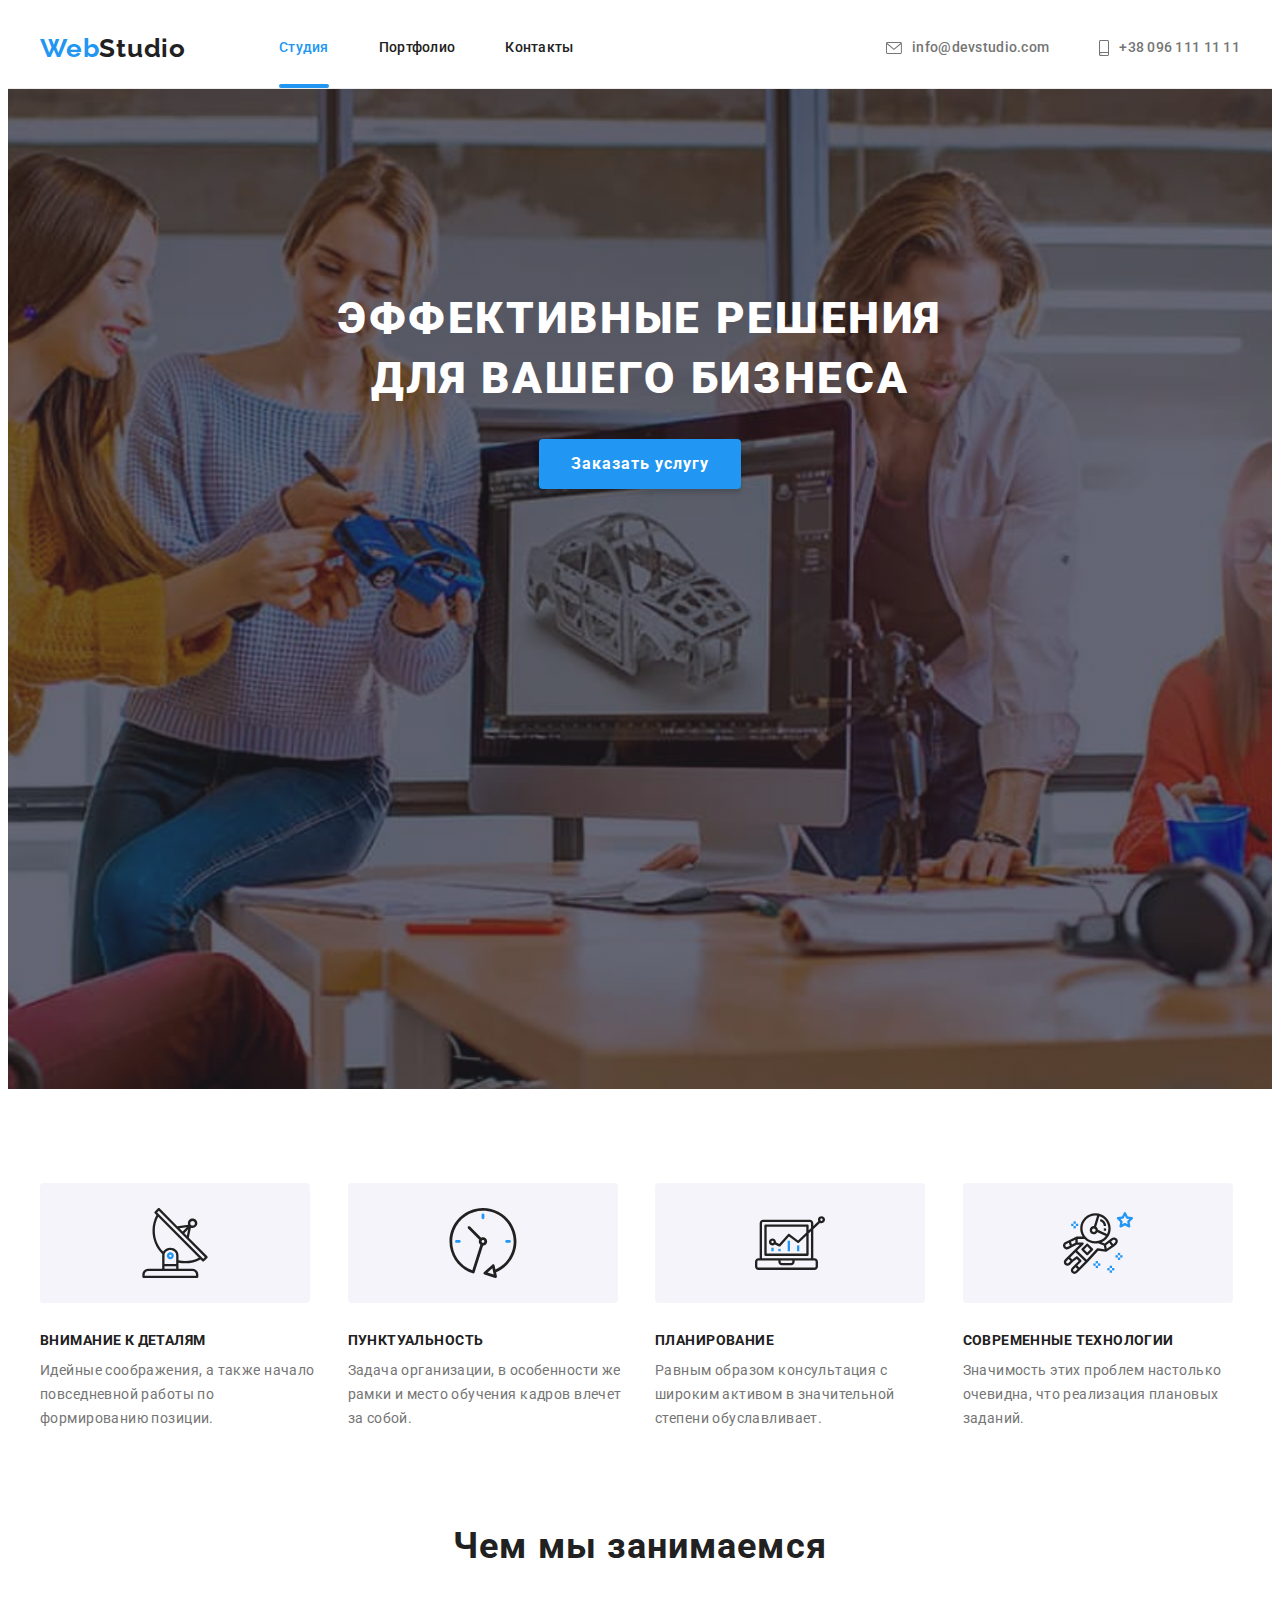
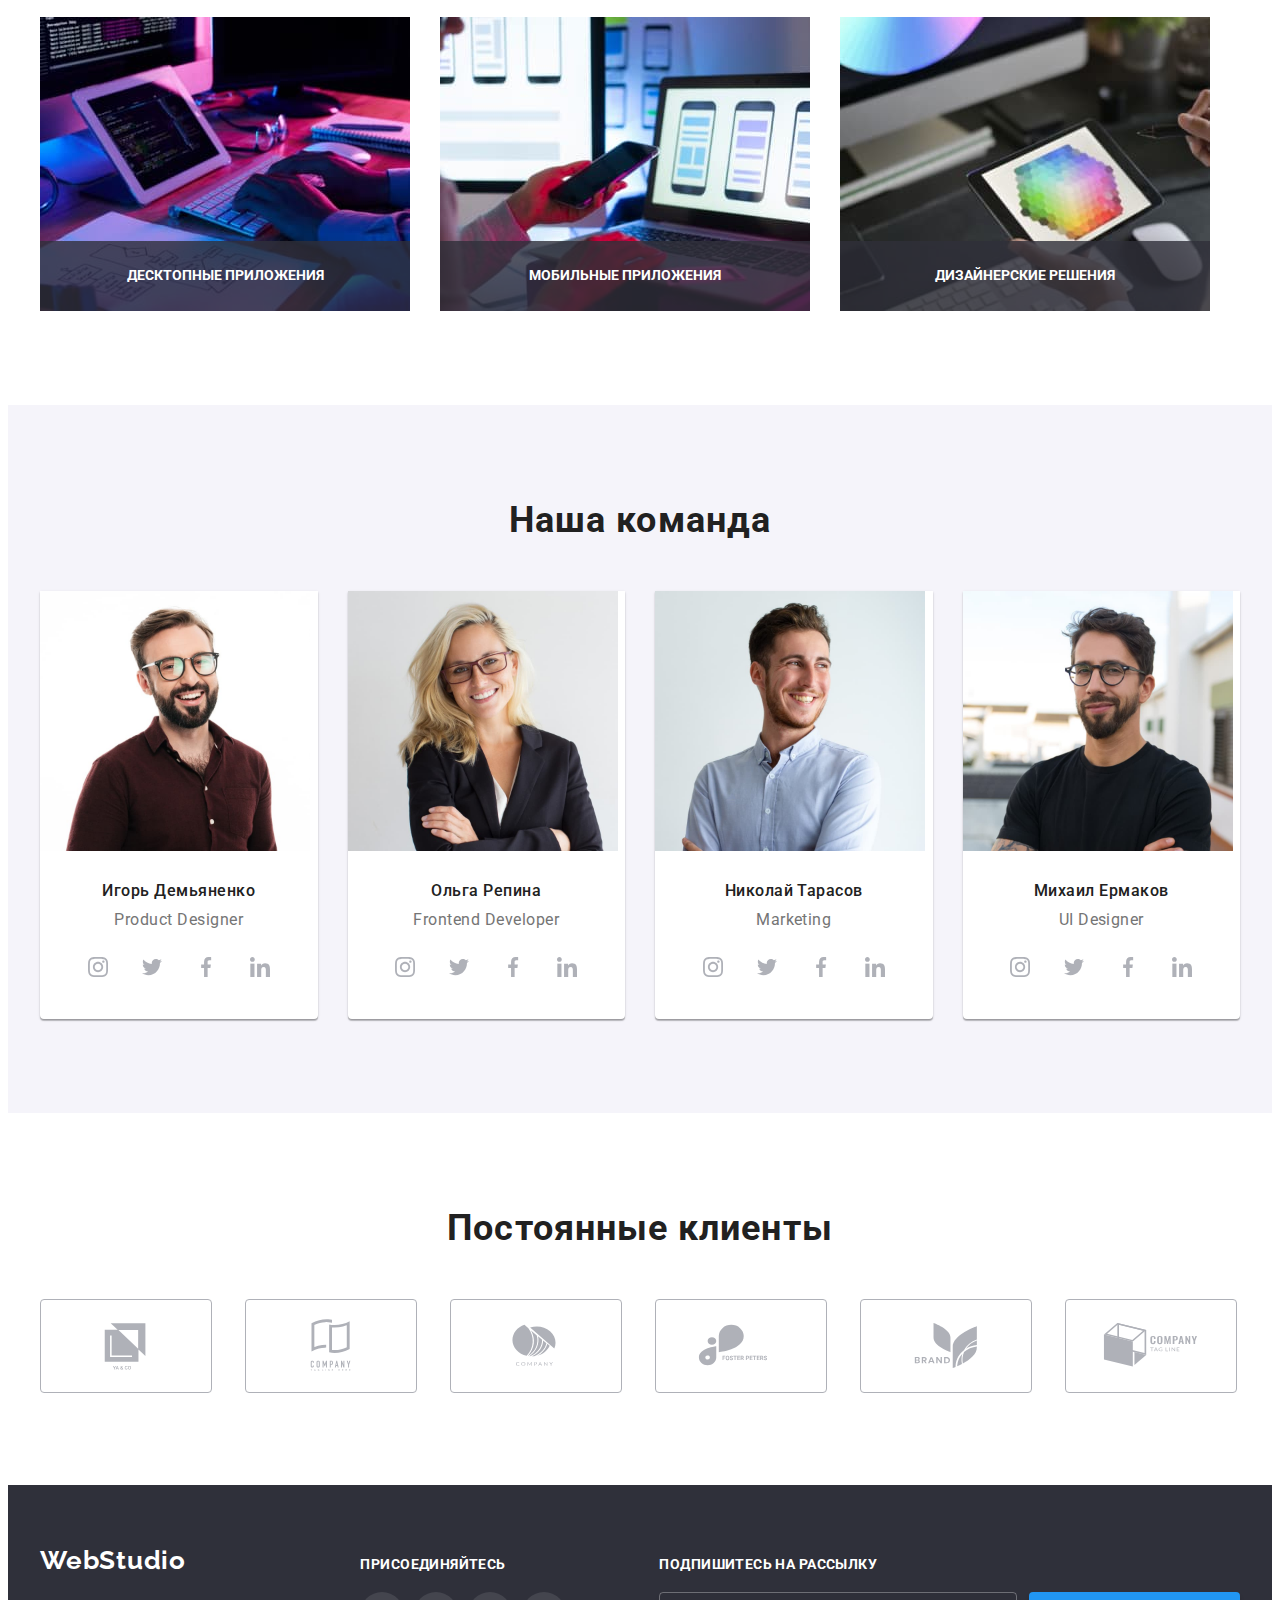
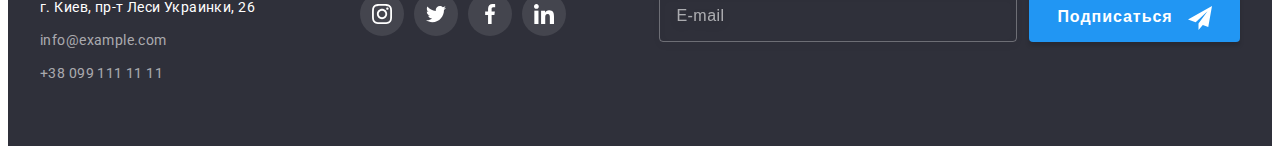
==== index.html @ 8a985bc9 "Создает репозиторий для дз7" ====
<!DOCTYPE html>
<html lang="ru">
  <head>
    <meta charset="UTF-8" />
    <meta http-equiv="X-UA-Compatible" content="IE=edge" />
    <meta name="viewport" content="width=device-width, initial-scale=1.0" />
    <link rel="preconnect" href="https://fonts.googleapis.com" />
    <link rel="preconnect" href="https://fonts.gstatic.com" crossorigin />
    <link
      href="https://fonts.googleapis.com/css2?family=Raleway:wght@700&family=Roboto:wght@400;500;700;900&display=swap"
      rel="stylesheet"
    />
    <title>WebStudio</title>
    <link
      rel="stylesheet"
      href="https://cdnjs.cloudflare.com/ajax/libs/modern-normalize/1.1.0/modern-normalize.min.css"
      integrity="sha512-wpPYUAdjBVSE4KJnH1VR1HeZfpl1ub8YT/NKx4PuQ5NmX2tKuGu6U/JRp5y+Y8XG2tV+wKQpNHVUX03MfMFn9Q=="
      crossorigin="anonymous"
      referrerpolicy="no-referrer"
    />
    <link rel="stylesheet" href="./css/styles.css" />
  </head>
  <body>
    <header class="header">
      <div class="container">
        <nav class="navigation">
          <a class="logo navigation__logo link" href="./index.html" lang="en">
            <span class="logo__text">Web</span>Studio
          </a>
          <ul class="header-list list">
            <li class="header-list__item">
              <a class="header-list__link link current" href="./index.html">Студия</a>
            </li>
            <li class="header-list__item">
              <a class="header-list__link link" href="./portfolio.html">Портфолио</a>
            </li>
            <li class="header-list__item">
              <a class="header-list__link link" href="">Контакты</a>
            </li>
          </ul>
        </nav>
        <ul class="contact-list list">
          <li class="contact-list__item">
            <a class="contact-list__link link" href="mailto:info@devstudio.com"
              ><svg class="contact-list__icon" width="16px" height="12px">
                <use href="./images/symbol-defs.svg#icon-envelope"></use></svg
              >info@devstudio.com</a
            >
          </li>
          <li class="contact-list__item">
            <a class="contact-list__link link" href="tel:+380961111111"
              ><svg class="contact-list__icon" width="10px" height="16px">
                <use href="./images/symbol-defs.svg#icon-smartphone"></use></svg
              >+38 096 111 11 11</a
            >
          </li>
        </ul>
      </div>
    </header>
    <main>
      <!-- Hero -->
      <section class="hero">
        <div class="container">
          <h1 class="hero-title">Эффективные решения <br />для вашего бизнеса</h1>
          <button class="hero-btn" type="button" data-modal-open>Заказать услугу</button>
        </div>
      </section>
      <!-- Features -->
      <section class="section features">
        <div class="container">
          <h2 class="visually-hidden">преимущества</h2>
          <ul class="features-list list">
            <li class="features-item">
              <div class="features-box-icon">
                <svg class="features-icon" width="70px" height="70px">
                  <use href="./images/symbol-defs.svg#icon-antenna"></use>
                </svg>
              </div>
              <h3 class="features-title">Внимание к деталям</h3>
              <p class="features-text">
                Идейные соображения, а также начало повседневной работы по формированию позиции.
              </p>
            </li>
            <li class="features-item">
              <div class="features-box-icon">
                <svg class="features-icon" width="70px" height="70px">
                  <use href="./images/symbol-defs.svg#icon-clock"></use>
                </svg>
              </div>
              <h3 class="features-title">Пунктуальность</h3>
              <p class="features-text">
                Задача организации, в особенности же рамки и место обучения кадров влечет за собой.
              </p>
            </li>
            <li class="features-item">
              <div class="features-box-icon">
                <svg class="features-icon" width="70px" height="70px">
                  <use href="./images/symbol-defs.svg#icon-diagram"></use>
                </svg>
              </div>
              <h3 class="features-title">Планирование</h3>
              <p class="features-text">
                Равным образом консультация с широким активом в значительной степени обуславливает.
              </p>
            </li>
            <li class="features-item">
              <div class="features-box-icon">
                <svg class="features-icon" width="70px" height="70px">
                  <use href="./images/symbol-defs.svg#icon-astronaut"></use>
                </svg>
              </div>
              <h3 class="features-title">Современные технологии</h3>
              <p class="features-text">
                Значимость этих проблем настолько очевидна, что реализация плановых заданий.
              </p>
            </li>
          </ul>
        </div>
      </section>
      <!-- Service -->
      <section class="section service">
        <div class="container">
          <h2 class="service-title section-title">Чем мы занимаемся</h2>
          <ul class="service-list list">
            <li class="service-item">
              <img
                src="./images/box-img-1.jpg"
                alt="печатает на клавиатуре"
                width="370"
                height="294"
              />
              <div class="service-label">
                <h3 class="service-text">Десктопные приложения</h3>
              </div>
            </li>
            <li class="service-item">
              <img src="./images/box-img-2.jpg" alt="смотрит в телефон" width="370" height="294" />
              <div class="service-label">
                <h3 class="service-text">Мобильные приложения</h3>
              </div>
            </li>
            <li class="service-item">
              <img src="./images/box-img-3.jpg" alt="смотрит в планшет" width="370" height="294" />
              <div class="service-label">
                <h3 class="service-text">Дизайнерские решения</h3>
              </div>
            </li>
          </ul>
        </div>
      </section>
      <!-- Team -->
      <section class="section team">
        <div class="container">
          <h2 class="team-title section-title">Наша команда</h2>
          <ul class="team-list list">
            <li class="team-item">
              <img src="./images/team-card-1.jpg" alt="фото дизайнера" width="270" height="260" />
              <div class="team-box">
                <h3 class="team-name">Игорь Демьяненко</h3>
                <p lang="en" class="team-text">Product Designer</p>
                <ul class="team-soc-list list">
                  <li class="team-soc-item">
                    <a class="team-soc-link link" href="">
                      <svg class="team-soc-icon" width="20" height="20">
                        <use href="./images/symbol-defs.svg#icon-instagram"></use>
                      </svg>
                    </a>
                  </li>
                  <li class="team-soc-item">
                    <a class="team-soc-link link" href="">
                      <svg class="team-soc-icon" width="20" height="20">
                        <use href="./images/symbol-defs.svg#icon-twitter"></use>
                      </svg>
                    </a>
                  </li>
                  <li class="team-soc-item">
                    <a class="team-soc-link link" href="">
                      <svg class="team-soc-icon" width="20" height="20">
                        <use href="./images/symbol-defs.svg#icon-facebook"></use>
                      </svg>
                    </a>
                  </li>
                  <li class="team-soc-item">
                    <a class="team-soc-link link" href="">
                      <svg class="team-soc-icon" width="20" height="20">
                        <use href="./images/symbol-defs.svg#icon-linkedin"></use>
                      </svg>
                    </a>
                  </li>
                </ul>
              </div>
            </li>
            <li class="team-item">
              <img
                src="./images/team-card-2.jpg"
                alt="фото разработчика"
                width="270"
                height="260"
              />
              <div class="team-box">
                <h3 class="team-name">Ольга Репина</h3>
                <p lang="en" class="team-text">Frontend Developer</p>
                <ul class="team-soc-list list">
                  <li class="team-soc-item">
                    <a class="team-soc-link link" href="">
                      <svg class="team-soc-icon" width="20" height="20">
                        <use href="./images/symbol-defs.svg#icon-instagram"></use>
                      </svg>
                    </a>
                  </li>
                  <li class="team-soc-item">
                    <a class="team-soc-link link" href="">
                      <svg class="team-soc-icon" width="20" height="20">
                        <use href="./images/symbol-defs.svg#icon-twitter"></use>
                      </svg>
                    </a>
                  </li>
                  <li class="team-soc-item">
                    <a class="team-soc-link link" href="">
                      <svg class="team-soc-icon" width="20" height="20">
                        <use href="./images/symbol-defs.svg#icon-facebook"></use>
                      </svg>
                    </a>
                  </li>
                  <li class="team-soc-item">
                    <a class="team-soc-link link" href="">
                      <svg class="team-soc-icon" width="20" height="20">
                        <use href="./images/symbol-defs.svg#icon-linkedin"></use>
                      </svg>
                    </a>
                  </li>
                </ul>
              </div>
            </li>
            <li class="team-item">
              <img src="./images/team-card-3.jpg" alt="фото маркетолога" width="270" height="260" />
              <div class="team-box">
                <h3 class="team-name">Николай Тарасов</h3>
                <p lang="en" class="team-text">Marketing</p>
                <ul class="team-soc-list list">
                  <li class="team-soc-item">
                    <a class="team-soc-link link" href="">
                      <svg class="team-soc-icon" width="20" height="20">
                        <use href="./images/symbol-defs.svg#icon-instagram"></use>
                      </svg>
                    </a>
                  </li>
                  <li class="team-soc-item">
                    <a class="team-soc-link link" href="">
                      <svg class="team-soc-icon" width="20" height="20">
                        <use href="./images/symbol-defs.svg#icon-twitter"></use>
                      </svg>
                    </a>
                  </li>
                  <li class="team-soc-item">
                    <a class="team-soc-link link" href="">
                      <svg class="team-soc-icon" width="20" height="20">
                        <use href="./images/symbol-defs.svg#icon-facebook"></use>
                      </svg>
                    </a>
                  </li>
                  <li class="team-soc-item">
                    <a class="team-soc-link link" href="">
                      <svg class="team-soc-icon" width="20" height="20">
                        <use href="./images/symbol-defs.svg#icon-linkedin"></use>
                      </svg>
                    </a>
                  </li>
                </ul>
              </div>
            </li>
            <li class="team-item">
              <img
                src="./images/team-card-4.jpg"
                alt="фото главного дизайнера"
                width="270"
                height="260"
              />
              <div class="team-box">
                <h3 class="team-name">Михаил Ермаков</h3>
                <p lang="en" class="team-text">UI Designer</p>
                <ul class="team-soc-list list">
                  <li class="team-soc-item">
                    <a class="team-soc-link link" href="">
                      <svg class="team-soc-icon" width="20" height="20">
                        <use href="./images/symbol-defs.svg#icon-instagram"></use>
                      </svg>
                    </a>
                  </li>
                  <li class="team-soc-item">
                    <a class="team-soc-link link" href="">
                      <svg class="team-soc-icon" width="20" height="20">
                        <use href="./images/symbol-defs.svg#icon-twitter"></use>
                      </svg>
                    </a>
                  </li>
                  <li class="team-soc-item">
                    <a class="team-soc-link link" href="">
                      <svg class="team-soc-icon" width="20" height="20">
                        <use href="./images/symbol-defs.svg#icon-facebook"></use>
                      </svg>
                    </a>
                  </li>
                  <li class="team-soc-item">
                    <a class="team-soc-link link" href="">
                      <svg class="team-soc-icon" width="20" height="20">
                        <use href="./images/symbol-defs.svg#icon-linkedin"></use>
                      </svg>
                    </a>
                  </li>
                </ul>
              </div>
            </li>
          </ul>
        </div>
      </section>
      <section class="section clients">
        <div class="container">
          <h2 class="clients-title section-title">Постоянные клиенты</h2>
          <ul class="clients-list list">
            <li class="clients-item">
              <a class="clients-link link" href="">
                <svg class="clients-icon" width="106" height="60">
                  <use href="./images/symbol-defs.svg#icon-client-1"></use></svg
              ></a>
            </li>
            <li class="clients-item">
              <a class="clients-link link" href="">
                <svg class="clients-icon" width="106" height="60">
                  <use href="./images/symbol-defs.svg#icon-client-2"></use></svg
              ></a>
            </li>
            <li class="clients-item">
              <a class="clients-link link" href="">
                <svg class="clients-icon" width="106" height="60">
                  <use href="./images/symbol-defs.svg#icon-client-3"></use></svg
              ></a>
            </li>
            <li class="clients-item">
              <a class="clients-link link" href="">
                <svg class="clients-icon" width="106" height="60">
                  <use href="./images/symbol-defs.svg#icon-client-4"></use></svg
              ></a>
            </li>
            <li class="clients-item">
              <a class="clients-link link" href="">
                <svg class="clients-icon" width="106" height="60">
                  <use href="./images/symbol-defs.svg#icon-client-5"></use></svg
              ></a>
            </li>
            <li class="clients-item">
              <a class="clients-link link" href="">
                <svg class="clients-icon" width="106" height="60">
                  <use href="./images/symbol-defs.svg#icon-client-6"></use></svg
              ></a>
            </li>
          </ul>
        </div>
      </section>
    </main>
    <footer class="footer">
      <div class="container footer-container">
        <div class="footer-box">
          <a class="footer-logo link" href="./index.html" lang="en">
            <span class="logo-text">Web</span>Studio
          </a>
          <address class="footer-contact">
            <ul class="footer-list list">
              <li class="footer-item">
                <a
                  class="footer-address contact-text link"
                  href="https://goo.gl/maps/2yx1dUXWWij7tJqm9"
                  target="_blank"
                >
                  г. Киев, пр-т Леси Украинки, 26
                </a>
              </li>
              <li class="footer-item">
                <a class="footer-contact contact-text link" href="mailto:info@example.com"
                  >info@example.com</a
                >
              </li>
              <li class="footer-item">
                <a class="footer-contact contact-text link" href="tel:+380991111111"
                  >+38 099 111 11 11</a
                >
              </li>
            </ul>
          </address>
        </div>
        <div class="join">
          <p class="join-title">присоединяйтесь</p>
          <ul class="join-list list">
            <li class="join-item">
              <a class="join-link link" href="">
                <svg class="footer-icon" width="20" height="20">
                  <use href="./images/symbol-defs.svg#icon-instagram"></use>
                </svg>
              </a>
            </li>
            <li class="join-item">
              <a class="join-link link" href="">
                <svg class="footer-icon" width="20" height="20">
                  <use href="./images/symbol-defs.svg#icon-twitter"></use>
                </svg>
              </a>
            </li>
            <li class="join-item">
              <a class="join-link link" href="">
                <svg class="footer-icon" width="20" height="20">
                  <use href="./images/symbol-defs.svg#icon-facebook"></use>
                </svg>
              </a>
            </li>
            <li class="join-item">
              <a class="join-link link" href="">
                <svg class="footer-icon" width="20" height="20">
                  <use href="./images/symbol-defs.svg#icon-linkedin"></use>
                </svg>
              </a>
            </li>
          </ul>
        </div>
        <div class="footer-form">
          <form class="subscribe-form">
            <p class="subscribe-title">Подпишитесь на рассылку</p>
            <div class="subscribe-field">
              <input
                type="email"
                name="subscribe_input"
                class="subscribe_input"
                placeholder="E-mail"
              />
              <button type="submit" class="subscribe-btn">
                Подписаться
                <svg class="subscribe-icon" width="24" height="24">
                  <use href="./images/symbol-defs.svg#icon-send"></use>
                </svg>
              </button>
            </div>
          </form>
        </div>
      </div>
    </footer>
    <div class="backdrop is-hidden" data-modal>
      <div class="modal">
        <button class="modal-close" data-modal-close>
          <svg class="modal-icon" width="18" height="18">
            <use href="./images/symbol-defs.svg#icon-close"></use>
          </svg>
        </button>
        <p class="modal-title">Оставьте свои данные, мы вам перезвоним</p>
        <form class="modal-form">
          <div class="modal-field">
            <label class="input-text" for="user-name">Имя</label>
            <div class="input-wrap">
              <input
                type="text"
                name="user-name"
                class="modal-input"
                placeholder=" "
                required
                id="user-name"
                maxlength="50"
              />
              <svg class="input-icon" width="18" height="18">
                <use href="./images/symbol-defs.svg#icon-input-person"></use>
              </svg>
            </div>
          </div>
          <div class="modal-field">
            <label class="input-text" for="user-tel">Телефон</label>
            <div class="input-wrap">
              <input
                type="tel"
                name="user-tel"
                class="modal-input"
                placeholder=" "
                required
                id="user-tel"
                maxlength="50"
              />
              <svg class="input-icon" width="18" height="18">
                <use href="./images/symbol-defs.svg#icon-input-phone"></use>
              </svg>
            </div>
          </div>
          <div class="modal-field">
            <label class="input-text" for="user-email">Почта</label>
            <div class="input-wrap">
              <input
                type="email"
                name="user-email"
                class="modal-input"
                placeholder=" "
                required
                id="user-email"
                maxlength="50"
              />
              <svg class="input-icon" width="18" height="18">
                <use href="./images/symbol-defs.svg#icon-input-email"></use>
              </svg>
            </div>
          </div>
          <div class="modal-comment">
            <label class="input-text" for="user-comment">Комментарий</label>
            <textarea
              class="comment-text"
              name="user-comment"
              id="user-comment"
              placeholder="Введите текст"
            ></textarea>
          </div>

          <label class="check-label" for="check-modal">
            <input type="checkbox" class="check-input" id="check-modal" name="conditions-check" />
            <span class="check-box"
              ><svg class="check-off" width="16" height="15">
                <use href="./images/symbol-defs.svg#check-off"></use></svg
            ></span>
            <span class="check-text"
              >Соглашаюсь с рассылкой и принимаю
              <span> <a class="conditions-link" href="">Условия договора</a></span></span
            >
          </label>
          <button class="modal-btn" type="submit">Отправить</button>
        </form>
      </div>
    </div>
    <script src="./js/modal.js"></script>
  </body>
</html>
---- css/styles.css ----
:root {
  --first-main-color: #212121;
  --second-main-color: #757575;
  --features-title-color: #212121;
  --features-text-color: #757575;
  --accent-text-color: #2196f3;
  --portfolio-btn-color: #212121;
  --first-bg-coor: #ffffff;
  --second-bg-coor: #2f303a;
  --title-first-gap: 10px;
  --portfolio-title-gap: 4px;
  --portfolio-box-border: 1px solid #eeeeee;
  --main-flex-gap: 30px;
  --timing-function: 250ms cubic-bezier(0.4, 0, 0.2, 1);
}
p,
h1,
h2,
h3,
h4,
h5,
h6 {
  margin: 0;
}

ul {
  margin: 0;
  padding: 0;
}
body {
  font-family: 'Roboto', sans-serif;
  color: var(--first-main-color);
  font-size: 14px;
  background-color: var(--first-bg-coor);
}

img {
  display: block;
  max-width: 100%;
  height: auto;
}

.section {
  padding-top: 94px;
  padding-bottom: 94px;
  /* outline: 1px solid blueviolet; */
}

.list {
  list-style: none;
}

.link {
  text-decoration: none;
}

.container {
  width: 1200px;
  padding-left: 15px;
  padding-right: 15px;
  margin: 0 auto;
  /* outline: 2px solid tomato; */
}

.section-title {
  font-weight: 700;
  font-size: 36px;
  line-height: 42px;
  text-align: center;
  letter-spacing: 0.03em;
  color: var(--first-main-color);
}

.contact-text {
  font-style: normal;
  font-size: 14px;
  line-height: 1.71;
  letter-spacing: 0.03em;
}

.visually-hidden {
  position: absolute;
  white-space: nowrap;
  width: 1px;
  height: 1px;
  overflow: hidden;
  border: 0;
  padding: 0;
  clip: rect(0 0 0 0);
  clip-path: inset(50%);
  margin: -1px;
}

/* -----------------------Header----------------------- */

.header {
  border-bottom: 1px solid #ececec;
}

.header-list {
  display: flex;
  margin-left: 93px;
}

.navigation {
  display: flex;
  align-items: center;
}

.header .container {
  display: flex;
  align-items: center;
}

.header-list__item:not(:last-child) {
  margin-right: 50px;
}

.navigation__logo {
  padding-top: 24px;
  padding-bottom: 24px;

  font-family: 'Raleway';
  font-style: normal;
  font-weight: 700;
  font-size: 26px;
  line-height: 1.19;
  letter-spacing: 0.03em;
  color: var(--first-main-color);
}

.logo__text {
  color: var(--accent-text-color);
}

.header-list__link {
  display: inline-block;
  padding-top: 32px;
  padding-bottom: 32px;

  position: relative;

  font-weight: 500;
  font-size: 14px;
  line-height: 1.14;
  letter-spacing: 0.02em;
  color: var(--first-main-color);

  transition: color var(--timing-function);
}

.header-list__link:hover,
.header-list__link:focus {
  color: var(--accent-text-color);
}

.header-list__link.current::after {
  content: '';

  position: absolute;
  left: 0;
  bottom: 0;

  display: block;
  width: 100%;
  height: 4px;
  background-color: #2196f3;
  border-radius: 2px;

  transition: transform var(--timing-function);
}

.current {
  color: var(--accent-text-color);
}

.contact-list {
  display: flex;
  margin-left: auto;
}

.contact-list__link {
  display: inline-flex;
  align-items: center;
  justify-content: center;

  padding-top: 32px;
  padding-bottom: 32px;

  font-weight: 500;
  font-size: 14px;
  line-height: 1.14;
  letter-spacing: 0.02em;
  color: #757575;

  transition: color var(--timing-function);
}

.contact-list__item:not(:last-child) {
  margin-right: 50px;
}

.contact-list__icon {
  fill: currentColor;
  margin-right: 10px;
}

.contact-list__link:hover,
.contact-list__link:focus {
  color: var(--accent-text-color);
}

/* -----------------------Hero-modal---------------- */

.backdrop {
  position: fixed;
  top: 0;
  left: 0;

  width: 100%;
  height: 100%;

  background-color: rgba(0, 0, 0, 0.2);

  opacity: 1;
  transition: opacity var(--timing-function), visibility 300ms;
}

.backdrop.is-hidden {
  opacity: 0;
  pointer-events: none;
  visibility: hidden;
}

.backdrop.is-hidden .modal {
  transform: translate(-50%, -50%) scale(0.7);
}

.modal {
  position: absolute;
  top: 50%;
  left: 50%;

  width: 528px;
  height: 581px;

  padding: 40px;

  background: #ffffff;
  box-shadow: 0px 1px 3px rgba(0, 0, 0, 0.12), 0px 1px 1px rgba(0, 0, 0, 0.14),
    0px 2px 1px rgba(0, 0, 0, 0.2);
  border-radius: 4px;

  transform: translate(-50%, -50%) scale(1);
  transition: transform 300ms cubic-bezier(0.215, 0.61, 0.355, 1);
}

.modal-close {
  display: flex;
  align-items: center;
  justify-content: center;

  position: absolute;

  top: 8px;
  right: 8px;

  width: 30px;
  height: 30px;

  background: #ffffff;
  border: 1px solid rgba(0, 0, 0, 0.1);
  border-radius: 50%;
  background-color: transparent;
}

.modal-icon {
  display: block;
  fill: #000000;

  width: 18px;
  height: 18px;

  transition: fill var(--timing-function);
}

.modal-close:hover .modal-icon,
.modal-close:focus .modal-icon {
  fill: var(--accent-text-color);
}

/* --------------Modal-form----------------------- */

.modal-title {
  margin-bottom: 12px;

  font-weight: 700;
  font-size: 20px;
  line-height: 1.15;
  text-align: center;
  letter-spacing: 0.03em;
  color: var(--first-main-color);
}

.modal-field {
  margin-bottom: 10px;
}

.input-text {
  display: block;

  margin-bottom: 4px;

  font-size: 12px;
  line-height: 1.17;
  letter-spacing: 0.01em;

  color: var(--second-main-color);
}

.input-wrap {
  position: relative;
}

.input-icon {
  position: absolute;
  left: 15px;
  top: 50%;
  transform: translateY(-50%);
  transition: fill var(--timing-function);
}

.modal-input {
  padding: 12px 12px 12px 42px;

  width: 100%;
  height: 40px;

  border: 1px solid rgba(33, 33, 33, 0.2);
  box-sizing: border-box;
  border-radius: 4px;
  background-color: transparent;
  transition: border-color var(--timing-function);

  font-size: 12px;
  line-height: 1.17;
  letter-spacing: 0.01em;

  color: #757575;
}

.modal-field:focus-within .input-icon,
.modal-input:not(:placeholder-shown) + .input-icon {
  fill: var(--accent-text-color);
}

.modal-input:focus-within,
.modal-input:not(:placeholder-shown) {
  border-color: var(--accent-text-color);
  outline: none;
}

.modal-comment {
  margin-bottom: 20px;
}

.comment-text {
  width: 100%;
  height: 120px;

  padding: 12px 16px;
  resize: none;

  border: 1px solid rgba(33, 33, 33, 0.2);
  box-sizing: border-box;
  border-radius: 4px;
  background-color: transparent;
  color: var(--first-main-color);

  font-size: 12px;
  line-height: 1.17;
  letter-spacing: 0.01em;

  color: #757575;
}

.comment-text::placeholder {
  font-size: 12px;
  line-height: 1.14;
  letter-spacing: 0.01em;

  color: rgba(117, 117, 117, 0.5);
}

.modal-comment:focus-within .comment-text,
.comment-text:not(:placeholder-shown) {
  border-color: var(--accent-text-color);
  outline: none;
}

/*Checkbox
-----------------------*/

.check-label {
  display: flex;
  align-items: center;
  justify-content: center;
  margin-bottom: 30px;
}

.check-input {
  position: absolute;

  -webkit-appearance: none;
  -moz-appearance: none;
  appearance: none;
}

.check-box {
  display: inline-block;
  content: '';
  width: 16px;
  height: 15px;

  margin-right: 7px;

  fill: var(--first-main-color);
  transition: fill var(--accent-text-color);
}

.check-off {
  display: block;
}

.check-input:checked + .check-box {
  background-image: url(../images/check-on.svg);
  fill: transparent;
}

.check-input:focus + .check-box {
  fill: var(--accent-text-color);
}

.check-text {
  font-size: 14px;
  line-height: 1.71;
  letter-spacing: 0.03em;
  color: var(--second-main-color);
}

.conditions-link {
  font-size: 14px;
  line-height: 1.71;
  letter-spacing: 0.03em;
  text-decoration: none;
  color: var(--accent-text-color);
  border-bottom: 1px solid;
  transition: color var(--timing-function);
}

.conditions-link:hover,
.conditions-link:focus {
  color: #188ce8;
}

.modal-btn {
  display: block;

  margin: 0 auto;
  padding-top: 10px;
  padding-right: 55px;
  padding-bottom: 10px;
  padding-left: 56px;

  min-width: 200px;
  height: 50px;

  font-weight: 700;
  font-size: 16px;
  line-height: 1.88;
  letter-spacing: 0.06em;

  cursor: pointer;
  border: none;

  background: var(--accent-text-color);
  box-shadow: 0px 4px 4px rgba(0, 0, 0, 0.15);
  border-radius: 4px;
  color: var(--first-bg-coor);
  transition: background-color var(--timing-function);
}

.modal-btn:hover,
.modal-btn:focus {
  background-color: #188ce8;
}

/* -----------------------Hero----------------------- */
.hero {
  max-width: 1600px;
  min-height: 600px;
  margin-left: auto;
  margin-right: auto;
  background-image: linear-gradient(to right, rgba(47, 48, 58, 0.4), rgba(47, 48, 58, 0.4)),
    url(../images/header-img.jpg);
  background-size: cover;
  background-repeat: no-repeat;
  background-position: center;
  background-color: #2f303a;

  padding-top: 200px;
  padding-bottom: 200px;
  text-align: center;
}
.hero-title {
  margin-bottom: var(--main-flex-gap);
  min-width: 696px;

  font-weight: 900;
  font-size: 44px;
  line-height: 1.36;
  letter-spacing: 0.06em;
  text-transform: uppercase;
  color: #ffffff;
}

.hero-btn {
  border-radius: 4px;
  border: 0;
  padding: 10px 32px;

  min-width: 200px;
  box-shadow: 0px 4px 4px rgba(0, 0, 0, 0.15);
  margin: 0 auto;

  font-family: inherit;
  font-weight: 700;
  font-size: 16px;
  line-height: 1.88;
  display: flex;
  align-items: center;
  letter-spacing: 0.06em;
  color: #ffffff;
  cursor: pointer;
  background-color: var(--accent-text-color);
  transition: background-color var(--timing-function);
}

.hero-btn:hover,
.hero-btn:focus {
  background-color: #188ce8;
}

/* ----------------------Features---------------------- */
.features-list {
  display: flex;
  margin-left: -30px;
}

.features-item {
  width: calc(100% / 4 - 30px);
  margin-left: var(--main-flex-gap);
}

.features-box-icon {
  display: flex;
  align-items: center;
  justify-content: center;

  max-width: 270px;
  min-height: 120px;
  background: #f5f4fa;
  border-radius: 4px;
  margin-bottom: 30px;
}

.features-title {
  margin-bottom: var(--title-first-gap);

  font-weight: 700;
  font-size: 14px;
  line-height: 1.14;
  letter-spacing: 0.03em;
  text-transform: uppercase;
  color: var(--features-title-color);
}

.features-text {
  font-size: 14px;
  line-height: 1.71;
  letter-spacing: 0.03em;
  color: var(--features-text-color);
}

/* ----------------------Service---------------------- */
.section.service {
  padding-top: 0;
}

.service-item {
  position: relative;
}

.service-label {
  position: absolute;
  width: 100%;
  bottom: 0;
  left: 0;
}

.service-title {
  margin-bottom: 50px;
}

.service-list {
  display: flex;
}

.service-text {
  display: flex;
  align-items: center;
  justify-content: center;

  width: 100%;
  height: 70px;

  text-align: center;
  font-weight: 700;
  font-size: 14px;
  line-height: 1.14;
  text-transform: uppercase;

  color: #ffffff;
  background: rgba(47, 48, 58, 0.8);
}

.service-item + .service-item {
  margin-left: var(--main-flex-gap);
}
/* ----------------------Team---------------------- */

.team {
  background: #f5f4fa;
}

.team-box {
  padding-top: 30px;
  padding-bottom: 30px;
  padding-left: auto;
  padding-right: auto;
}

.team-list {
  display: flex;
  margin-left: -30px;
}

.team-item {
  flex-basis: calc(100% / 4 - 30px);
  margin-left: var(--main-flex-gap);

  background: #ffffff;
  box-shadow: 0px 1px 3px rgba(0, 0, 0, 0.12), 0px 1px 1px rgba(0, 0, 0, 0.14),
    0px 2px 1px rgba(0, 0, 0, 0.2);
  border-radius: 0px 0px 4px 4px;
}

.team-title {
  margin-bottom: 50px;
}

.team-name {
  margin-bottom: var(--title-first-gap);

  font-weight: 500;
  font-size: 16px;
  line-height: 1.19;
  text-align: center;
  letter-spacing: 0.03em;
  color: var(--first-main-color);
}

.team-text {
  font-size: 16px;
  line-height: 1.19;
  text-align: center;
  letter-spacing: 0.03em;
  color: var(--second-main-color);
  margin-bottom: 16px;
}

.team-soc-list {
  display: flex;
  justify-content: center;
}

.team-soc-item + .team-soc-item {
  margin-left: 10px;
}

.team-soc-link {
  width: 44px;
  height: 44px;
  background-color: #ffffff;
  border-radius: 50%;
  display: flex;
  justify-content: center;
  align-items: center;
  color: #afb1b8;

  transition: color var(--timing-function), background-color var(--timing-function);
}

.team-soc-icon {
  fill: currentColor;
}

.team-soc-link:hover,
.team-soc-link:focus {
  background-color: #2196f3;
  color: #ffffff;
}

/* ----------------------Clients---------------------- */

.clients {
  margin-left: auto;
  margin-right: auto;
  background: var(--first-bg-coor);
}

.clients-title {
  margin-bottom: 50px;
}

.clients-list {
  display: flex;
  justify-content: center;
  align-items: center;
  margin-left: -30px;
}

.clients-item {
  width: calc(100% / 6 - 30px);
  height: 92px;
  margin-left: var(--main-flex-gap);
}

.clients-link {
  display: flex;
  width: 170px;
  height: 92px;
  justify-content: center;
  align-items: center;
  border: 1px solid #afb1b8;
  border-radius: 4px;
  color: #afb1b8;

  transition: color var(--timing-function), border-color var(--timing-function);
}

.clients-icon {
  fill: currentColor;
}

.clients-link:hover,
.clients-link:focus {
  border-color: var(--accent-text-color);
  color: var(--accent-text-color);
}

/* ----------------------Footer---------------------- */
.footer {
  padding-top: 60px;
  padding-bottom: 60px;

  background: var(--second-bg-coor);
}

.footer-box {
  flex-grow: 1;
}
.footer-logo {
  display: block;
  margin-bottom: 20px;

  font-family: 'Raleway';
  font-style: normal;
  font-weight: 700;
  font-size: 26px;
  line-height: 1.19;
  letter-spacing: 0.03em;
  color: #ffffff;
}

.footer-item {
  margin-bottom: 9px;
}

.footer-item:last-child {
  margin-bottom: 0;
}

.footer-address {
  color: #ffffff;
}

.footer-contact {
  color: rgba(255, 255, 255, 0.6);
}

.contact-text {
  display: block;

  transition: color var(--timing-function);
}

.contact-text:hover,
.contact-text:focus {
  color: var(--accent-text-color);
}

/* --------------------Footer-Join-------------------- */

.footer-container {
  display: flex;
  align-items: baseline;
}

.join {
  margin-left: 70px;
}

.join-list {
  display: flex;
  justify-content: center;
}

.join-item + .join-item {
  margin-left: 10px;
}

.join-title {
  margin-bottom: 20px;

  font-weight: 700;
  font-size: 14px;
  line-height: 16px;
  letter-spacing: 0.03em;
  text-transform: uppercase;
  color: var(--first-bg-coor);
}

.join-link {
  width: 44px;
  height: 44px;
  background-color: rgba(255, 255, 255, 0.1);
  border-radius: 50%;
  display: flex;
  align-items: center;
  justify-content: center;

  transition: background-color var(--timing-function);
}

.join-link:hover,
.join-link:focus {
  background-color: var(--accent-text-color);
}

.footer-icon {
  fill: var(--first-bg-coor);
}

/*
Footer-form--------------------- */

.footer-form {
  margin-left: 93px;
}

.subscribe-title {
  margin-bottom: 20px;

  font-weight: 700;
  font-size: 14px;
  line-height: 16px;
  letter-spacing: 0.03em;
  text-transform: uppercase;
  color: var(--first-bg-coor);
}

.subscribe-field {
  display: flex;
}

.subscribe_input {
  min-width: 358px;
  height: 50px;
  padding-top: 15px;
  padding-bottom: 15px;
  padding-left: 16px;

  border: 1px solid rgba(255, 255, 255, 0.3);
  box-sizing: border-box;
  filter: drop-shadow(0px 4px 4px rgba(0, 0, 0, 0.15));
  border-radius: 4px;
  background-color: transparent;
  color: rgba(255, 255, 255, 0.6);
}

.subscribe_input::placeholder {
  font-size: 16px;
  line-height: 1.25;
  letter-spacing: 0.03em;
  color: rgba(255, 255, 255, 0.6);
}

.subscribe-btn {
  display: inline-block;

  margin-left: 12px;

  min-width: 200px;
  height: 50px;

  padding-left: 28px;
  padding-top: 9px;
  padding-bottom: 9px;
  padding-right: 28px;

  font-weight: 700;
  font-size: 16px;
  line-height: 1.88;
  letter-spacing: 0.06em;

  cursor: pointer;

  border: none;
  color: var(--first-bg-coor);
  background-color: var(--accent-text-color);
  box-shadow: 0px 4px 4px rgba(0, 0, 0, 0.15);
  border-radius: 4px;
  transition: background-color var(--timing-function);
}

.subscribe-icon {
  display: inline-block;

  margin-left: 10px;

  fill: var(--first-bg-coor);
  vertical-align: middle;
}

.subscribe-btn:hover,
.subscribe-btn:focus {
  background: #188ce8;
}

/* -----------------Portfolio-button------------------ */
.btn-list {
  display: flex;
  justify-content: center;

  margin-bottom: 50px;
}

.btn-item:not(:first-child) {
  margin-left: 8px;
}

.btn-primary {
  display: inline-block;
  border: 0;
  border-radius: 4px;
  padding: 6px 22px;

  font-family: inherit;
  font-weight: 500;
  font-size: 16px;
  line-height: 1.62;
  text-align: center;
  letter-spacing: 0.03em;
  cursor: pointer;
  color: var(--portfolio-btn-color);

  transition: color var(--timing-function), background-color var(--timing-function),
    box-shadow var(--timing-function);
}

.btn-primary:hover,
.btn-primary:focus {
  background-color: var(--accent-text-color);
  color: #ffffff;
  box-shadow: 0px 3px 1px rgba(0, 0, 0, 0.1), 0px 1px 2px rgba(0, 0, 0, 0.08),
    0px 2px 2px rgba(0, 0, 0, 0.12);
}

.btn-primary.current {
  background: var(--accent-text-color);
  color: #ffffff;
}

/* -----------------Portfolio------------------------- */
.portfolio-list {
  display: flex;
  flex-wrap: wrap;
  margin-left: -30px;
  margin-bottom: -30px;
}

.portfolio-item {
  width: calc(100% / 3 - 30px);
  margin-left: var(--main-flex-gap);
  margin-bottom: var(--main-flex-gap);
}

.portfolio-item:nth-last-child(-n + 3) {
  margin-bottom: 0;
}

.portfolio-title {
  margin-bottom: var(--portfolio-title-gap);

  font-style: inherit;
  font-weight: 700;
  font-size: 18px;
  line-height: 2;
  letter-spacing: 0.06em;
  color: var(--first-main-color);
}

.portfolio-text {
  font-style: inherit;
  font-size: 16px;
  line-height: 1.88;
  letter-spacing: 0.03em;
  color: var(--second-main-color);
}

.portfolio-box {
  margin: 0;
  padding-top: 20px;
  padding-bottom: 20px;
  padding-left: 24px;
  padding-right: 24px;
  border-right: var(--portfolio-box-border);
  border-left: var(--portfolio-box-border);
  border-bottom: var(--portfolio-box-border);
}

.portfolio-item {
  background: var(--first-bg-coor);
}

.portfolio-link {
  display: inline-block;

  transition: box-shadow var(--timing-function);
}

.portfolio-link:hover .thumb-text,
.portfolio-link:focus .thumb-text {
  transform: translateY(0);
}

.portfolio-link:hover,
.portfolio-link:focus {
  box-shadow: 0px 1px 1px rgba(0, 0, 0, 0.12), 0px 4px 4px rgba(0, 0, 0, 0.06),
    1px 4px 6px rgba(0, 0, 0, 0.16);
}

.thumb-card {
  position: relative;
  overflow: hidden;

  width: 100%;
  height: 100%;
}

.thumb-text {
  position: absolute;
  top: 0;
  left: 0;
  height: 100%;
  width: 100%;

  transform: translateY(101%);
  transition: transform var(--timing-function);

  font-size: 18px;
  line-height: 1.56;
  margin: 0;
  padding: 63px 24px;

  background-color: rgba(33, 150, 243, 0.9);
  color: #ffffff;
}
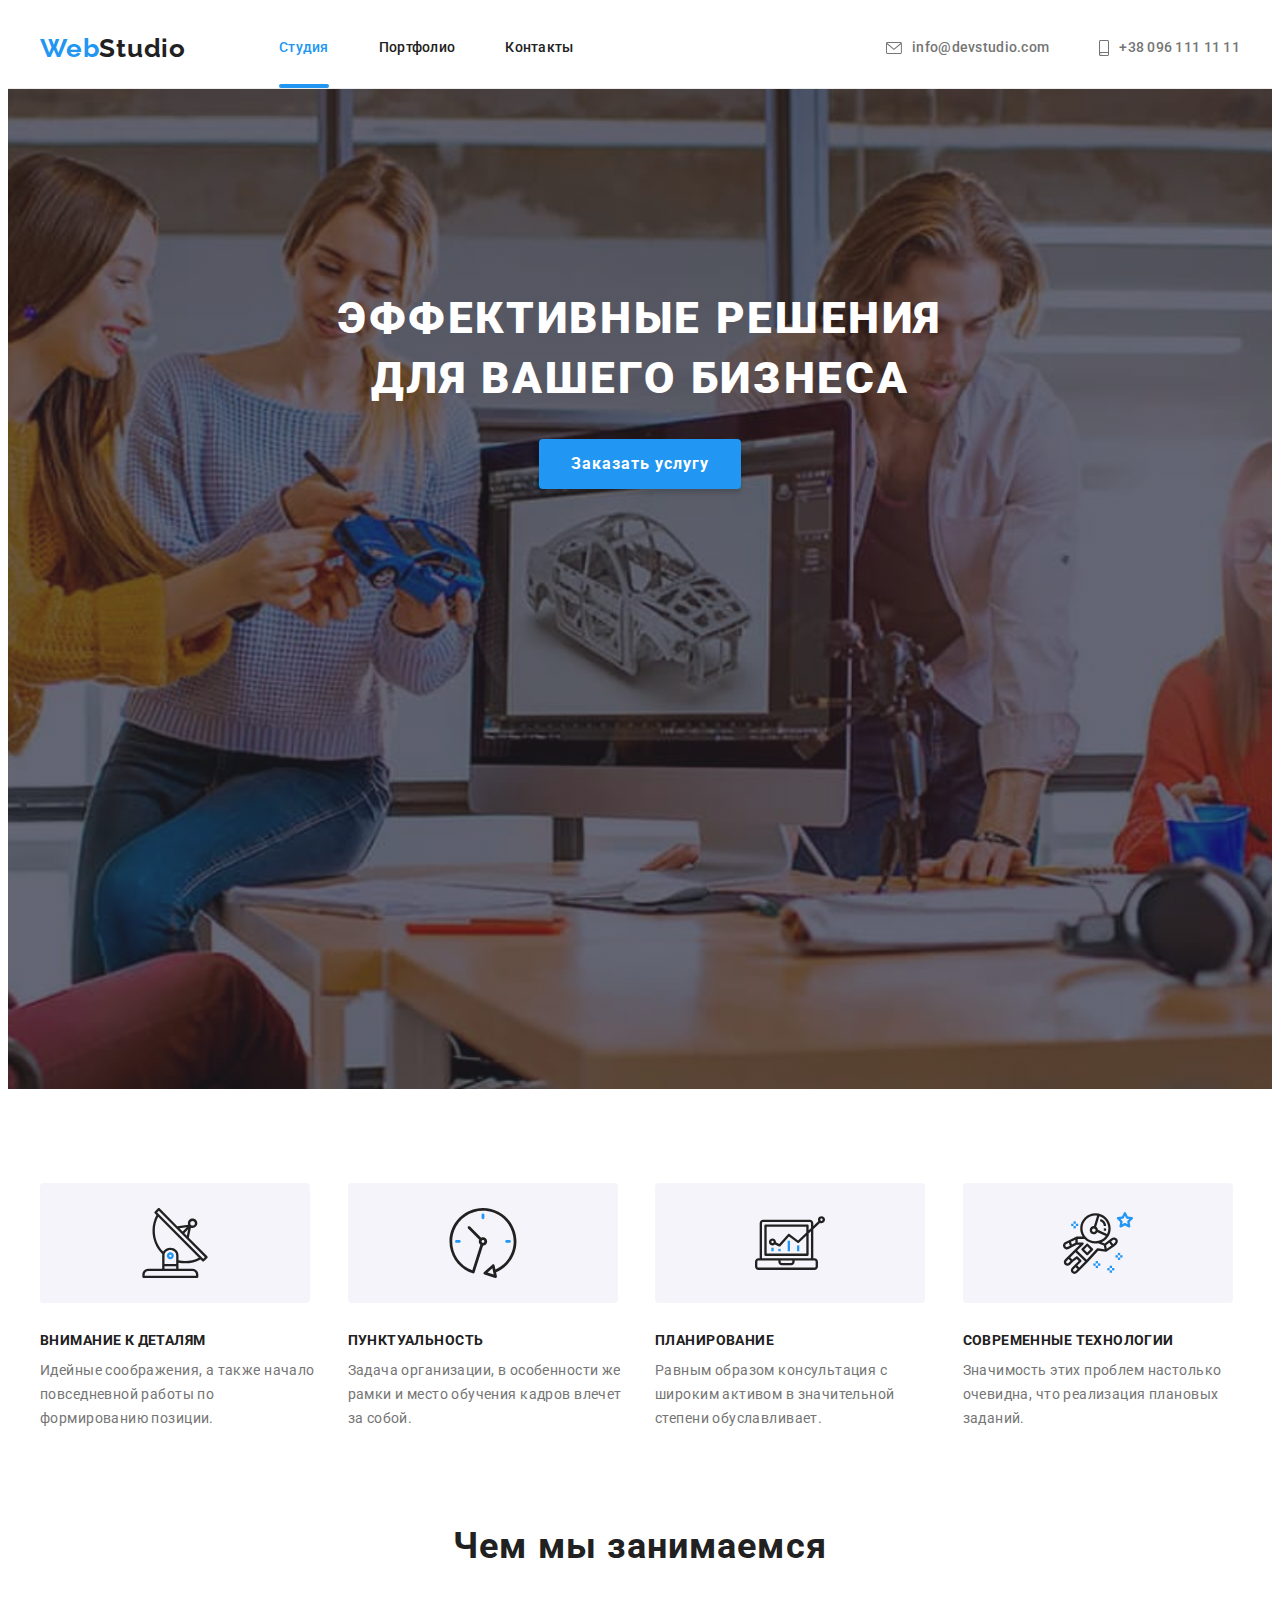
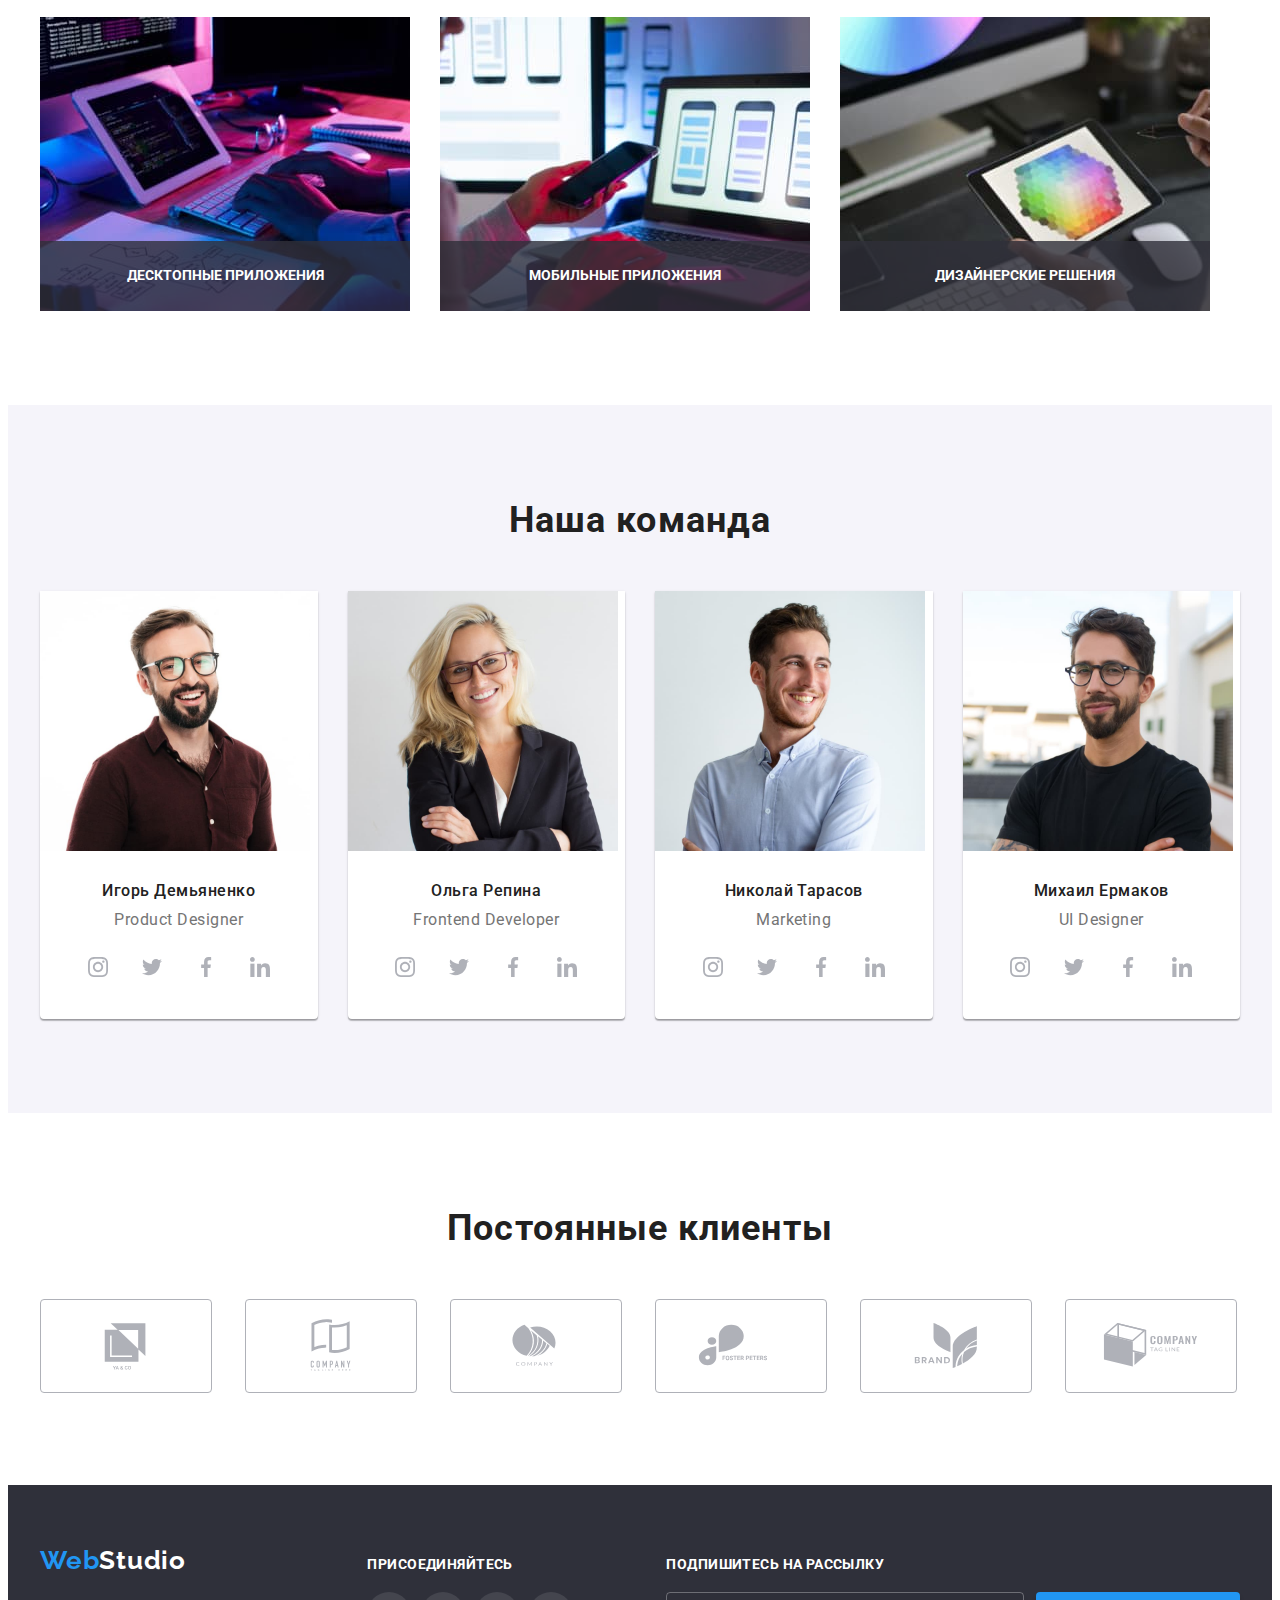
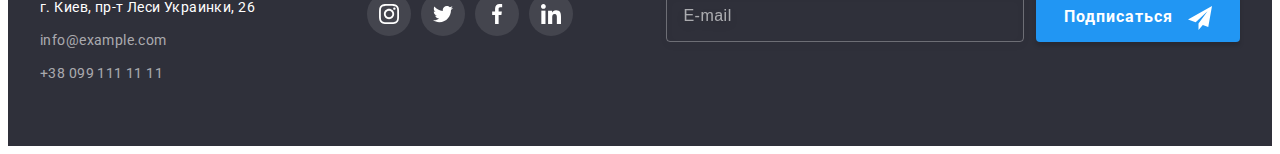
==== commit 437d6b84: "Добавляет БЕМ на header и hero" ====
--- a/index.html
+++ b/index.html
@@ -61,8 +61,8 @@
       <!-- Hero -->
       <section class="hero">
         <div class="container">
-          <h1 class="hero-title">Эффективные решения <br />для вашего бизнеса</h1>
-          <button class="hero-btn" type="button" data-modal-open>Заказать услугу</button>
+          <h1 class="hero__title">Эффективные решения <br />для вашего бизнеса</h1>
+          <button class="hero__btn btn" type="button" data-modal-open>Заказать услугу</button>
         </div>
       </section>
       <!-- Features -->
@@ -362,7 +362,7 @@
       <div class="container footer-container">
         <div class="footer-box">
           <a class="footer-logo link" href="./index.html" lang="en">
-            <span class="logo-text">Web</span>Studio
+            <span class="logo__text">Web</span>Studio
           </a>
           <address class="footer-contact">
             <ul class="footer-list list">
@@ -431,7 +431,7 @@
                 class="subscribe_input"
                 placeholder="E-mail"
               />
-              <button type="submit" class="subscribe-btn">
+              <button type="submit" class="subscribe-btn btn">
                 Подписаться
                 <svg class="subscribe-icon" width="24" height="24">
                   <use href="./images/symbol-defs.svg#icon-send"></use>
--- a/css/styles.css
+++ b/css/styles.css
@@ -512,7 +512,8 @@
   padding-bottom: 200px;
   text-align: center;
 }
-.hero-title {
+
+.hero__title {
   margin-bottom: var(--main-flex-gap);
   min-width: 696px;
 
@@ -524,30 +525,36 @@
   color: #ffffff;
 }
 
-.hero-btn {
-  border-radius: 4px;
-  border: 0;
+.hero__btn {
+  margin: 0 auto;
   padding: 10px 32px;
 
+  display: flex;
+  align-items: center;
+}
+
+.btn {
   min-width: 200px;
-  box-shadow: 0px 4px 4px rgba(0, 0, 0, 0.15);
-  margin: 0 auto;
+  height: 50px;
 
   font-family: inherit;
   font-weight: 700;
   font-size: 16px;
   line-height: 1.88;
-  display: flex;
-  align-items: center;
   letter-spacing: 0.06em;
-  color: #ffffff;
+
   cursor: pointer;
+
+  border: none;
+  color: var(--first-bg-coor);
   background-color: var(--accent-text-color);
+  box-shadow: 0px 4px 4px rgba(0, 0, 0, 0.15);
+  border-radius: 4px;
   transition: background-color var(--timing-function);
 }
 
-.hero-btn:hover,
-.hero-btn:focus {
+.hero__btn:hover,
+.hero__btn:focus {
   background-color: #188ce8;
 }
 
@@ -921,27 +928,10 @@
 
   margin-left: 12px;
 
-  min-width: 200px;
-  height: 50px;
-
   padding-left: 28px;
   padding-top: 9px;
   padding-bottom: 9px;
   padding-right: 28px;
-
-  font-weight: 700;
-  font-size: 16px;
-  line-height: 1.88;
-  letter-spacing: 0.06em;
-
-  cursor: pointer;
-
-  border: none;
-  color: var(--first-bg-coor);
-  background-color: var(--accent-text-color);
-  box-shadow: 0px 4px 4px rgba(0, 0, 0, 0.15);
-  border-radius: 4px;
-  transition: background-color var(--timing-function);
 }
 
 .subscribe-icon {
